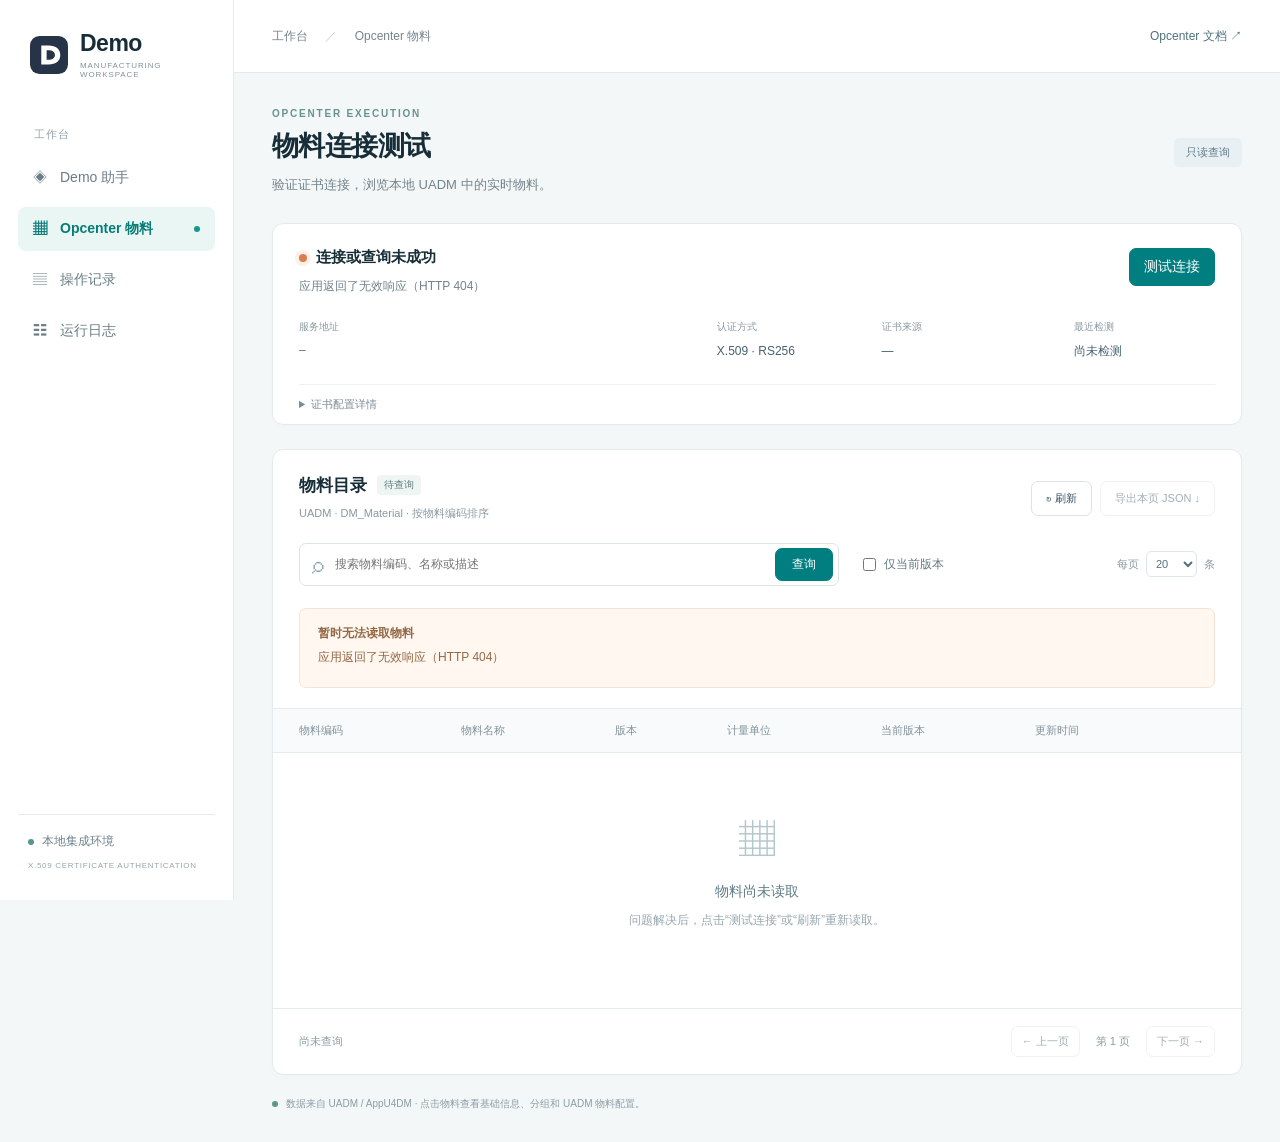
==== static/opcenter.html @ a13c3da8 "feat(opcenter): add Opcenter material connection interface with X.509 authentication - Implemented f" ====
<!DOCTYPE html>
<html lang="zh-CN">
<head><meta charset="UTF-8"><meta name="viewport" content="width=device-width,initial-scale=1"><meta name="theme-color" content="#f4f7f8"><title>Opcenter · 物料连接测试</title><link rel="icon" href="/static/svg/workspace.svg"><link rel="stylesheet" href="/static/opcenter.css"><script defer src="/static/opcenter.js"></script></head>
<body>
<aside class="sidebar"><a class="brand" href="/"><img src="/static/svg/workspace.svg" alt=""><span>Demo<small>MANUFACTURING WORKSPACE</small></span></a><div class="nav-label">工作台</div><nav aria-label="工作台导航"><a href="/">◈ <span>Demo 助手</span></a><a class="active" href="/opcenter" aria-current="page">▦ <span>Opcenter 物料</span><i></i></a><a href="/records">▤ <span>操作记录</span></a><a href="/logs">☷ <span>运行日志</span></a></nav><div class="sidebar-bottom"><span class="local-dot"></span> 本地集成环境<small>X.509 CERTIFICATE AUTHENTICATION</small></div></aside>
<main><header class="topbar"><span>工作台 <b>／</b> Opcenter 物料</span><a href="http://opcenter2607/sit-ui/system/doc/index.html" target="_blank" rel="noopener noreferrer">Opcenter 文档 ↗</a></header>
<div class="page"><div class="page-heading"><div><div class="eyebrow">OPCENTER EXECUTION</div><h1>物料连接测试</h1><p>验证证书连接，浏览本地 UADM 中的实时物料。</p></div><span class="read-only">只读查询</span></div>
<section class="connection-card" aria-labelledby="connectionTitle"><div class="connection-top"><div><h2 id="connectionTitle"><span id="statusDot" class="dot checking"></span><span id="statusTitle">正在读取连接配置</span></h2><p id="statusMessage" role="status" aria-live="polite">即将验证 X.509 签名、服务元数据与物料读取。</p></div><button id="testConnection" class="primary" type="button">测试连接</button></div><dl class="connection-meta"><div class="endpoint"><dt>服务地址</dt><dd id="baseUrl">—</dd></div><div><dt>认证方式</dt><dd>X.509 · RS256</dd></div><div><dt>证书来源</dt><dd id="certSource">—</dd></div><div><dt>最近检测</dt><dd id="checkedAt">尚未检测</dd></div></dl><details class="certificate"><summary>证书配置详情</summary><dl><div><dt>证书指纹</dt><dd id="thumbprint">—</dd></div><div><dt>JWT 有效期</dt><dd id="tokenLifetime">—</dd></div></dl><p>证书和私钥由后端使用。可在项目 .env 中切换 Windows 证书库或 PFX，修改后重启程序。</p></details></section>
<section class="materials-card" aria-labelledby="materialsTitle"><div class="section-heading"><div><h2 id="materialsTitle">物料目录 <span id="totalCount" class="count">待查询</span></h2><p>UADM · DM_Material · 按物料编码排序</p></div><div class="table-actions"><button id="refresh" type="button">↻ 刷新</button><button id="export" type="button" disabled>导出本页 JSON ↓</button></div></div>
<form id="searchForm" class="filters"><div class="search"><span aria-hidden="true">⌕</span><input id="keyword" type="search" maxlength="120" placeholder="搜索物料编码、名称或描述" aria-label="搜索物料编码、名称或描述"><button class="primary" type="submit">查询</button></div><label class="current"><input id="currentOnly" type="checkbox"> 仅当前版本</label><label class="page-size">每页 <select id="pageSize" aria-label="每页条数"><option>10</option><option selected>20</option><option>50</option><option>100</option></select> 条</label></form>
<div id="errorPanel" class="error-panel" role="alert" hidden><strong id="errorTitle">查询失败</strong><p id="errorMessage"></p><small id="errorCode"></small></div>
<div class="table-wrap"><table><thead><tr><th>物料编码</th><th>物料名称</th><th>版本</th><th>计量单位</th><th>当前版本</th><th>更新时间</th><th><span class="sr-only">操作</span></th></tr></thead><tbody id="rows"></tbody></table></div>
<div id="empty" class="empty" role="status"><span class="empty-icon">▦</span><h3 id="emptyTitle">准备读取物料</h3><p id="emptyMessage">连接成功后，物料将显示在这里。</p></div><footer class="pagination"><span id="range">尚未查询</span><div><button id="previous" type="button" disabled>← 上一页</button><span id="pageNumber">第 1 页</span><button id="next" type="button" disabled>下一页 →</button></div></footer></section>
<p class="page-note"><span class="local-dot"></span> 数据来自 UADM / AppU4DM · 点击物料查看基础信息、分组和 UADM 物料配置。</p></div></main>
<dialog id="detailDialog" aria-labelledby="detailTitle"><div class="drawer-heading"><div><div class="eyebrow">MATERIAL DETAIL</div><h2 id="detailTitle">物料详情</h2></div><button id="closeDetail" class="icon-button" type="button" aria-label="关闭详情">×</button></div><div id="detailContent" class="detail-content"></div><div class="drawer-footer"><button id="copyDetail" type="button" disabled>复制完整 JSON</button><span id="copyStatus" role="status"></span><button id="closeDetailBottom" type="button">关闭</button></div></dialog>
</body></html>
---- static/opcenter.css ----
:root{color-scheme:light;--ink:#172e38;--muted:#73838c;--teal:#007e80;--line:#e4eaed;--bg:#f4f7f8;font-family:Inter,"Segoe UI","Microsoft YaHei",sans-serif;font-size:14px}*{box-sizing:border-box}body{margin:0;color:var(--ink);background:var(--bg)}a{color:inherit;text-decoration:none}button,input,select{font:inherit}button{border:1px solid #dbe3e7;background:white;border-radius:7px;padding:9px 14px;color:#35515e;cursor:pointer;white-space:nowrap;transition:background .15s}button:hover:not(:disabled){background:#f0f7f7}button:disabled{opacity:.45;cursor:default}button.primary{background:var(--teal);color:white;border-color:var(--teal)}button.primary:hover:not(:disabled){background:#006b6d}button:focus-visible,a:focus-visible,summary:focus-visible{outline:3px solid #80cfcc;outline-offset:3px}input:focus,select:focus{outline:2px solid #80cfcc;outline-offset:2px}[hidden]{display:none!important}.sidebar{position:fixed;inset:0 auto 0 0;width:234px;background:#fff;border-right:1px solid var(--line);padding:30px 18px;display:flex;flex-direction:column}.brand{display:flex;align-items:center;gap:12px;padding:0 12px}.brand img{height:38px;width:38px}.brand span{font-size:23px;font-weight:650;letter-spacing:-.5px}.brand small{display:block;font-size:8px;font-weight:500;letter-spacing:.9px;color:#83929a;margin-top:4px}.nav-label{font-size:11px;color:#91a0a8;margin:48px 16px 14px;letter-spacing:1px}nav{display:grid;gap:7px}nav a{display:flex;align-items:center;gap:13px;border-radius:8px;padding:13px 15px;color:#6b7d86}nav a.active{background:#e9f6f4;color:#087c77;font-weight:600}nav i{height:6px;width:6px;border-radius:50%;background:#16978d;margin-left:auto}.sidebar-bottom{margin-top:auto;padding:18px 10px 0;border-top:1px solid var(--line);color:#6e818b;font-size:12px}.sidebar-bottom small{display:block;font-size:8px;letter-spacing:.7px;margin-top:11px;color:#99a5ad}.local-dot{display:inline-block;width:6px;height:6px;border-radius:50%;background:#58958d;margin-right:5px}main{margin-left:234px}.topbar{height:73px;background:#fff;border-bottom:1px solid var(--line);padding:0 38px;display:flex;justify-content:space-between;align-items:center;font-size:12px;color:#75858e}.topbar b{font-weight:400;color:#c3cdd3;margin:0 14px}.topbar a{color:#4f727e}.page{max-width:1530px;padding:35px 38px 30px;margin:auto}.page-heading{display:flex;align-items:center;justify-content:space-between;margin-bottom:27px}.eyebrow{font-size:10px;letter-spacing:1.8px;font-weight:650;color:#66938f;margin-bottom:9px}h1{font-size:27px;letter-spacing:-.6px;margin:0;font-weight:650}p{line-height:1.7}.page-heading p{color:var(--muted);font-size:13px;margin:10px 0 0}.read-only{font-size:11px;background:#e9f0f3;color:#607d8c;padding:7px 12px;border-radius:5px}.connection-card,.materials-card{background:white;border:1px solid var(--line);border-radius:11px;box-shadow:0 3px 10px #193b4e03}.connection-card{padding:24px 26px 0;margin-bottom:24px}.connection-top{display:flex;justify-content:space-between;align-items:flex-start;gap:20px}h2{font-size:15px;font-weight:650;margin:0}.connection-top h2{display:flex;align-items:center;gap:9px}.connection-top p{font-size:12px;color:var(--muted);margin:9px 0 0}.dot{width:8px;height:8px;border-radius:50%;display:inline-block;flex-shrink:0}.dot.checking{background:#d4a44f;box-shadow:0 0 0 4px #faf4e7}.dot.ready{background:#1a9e86;box-shadow:0 0 0 4px #eaf7f1}.dot.error{background:#d77d4e;box-shadow:0 0 0 4px #fcf0e8}.connection-meta{display:grid;grid-template-columns:minmax(220px,2.8fr) 1fr 1.2fr 1fr;gap:24px;margin:24px 0 22px}dl{margin:0}dt{color:#8b99a2;font-size:10px;margin-bottom:7px}dd{margin:0;font-size:12px;color:#45626e;overflow-wrap:anywhere;line-height:1.7}.endpoint dd{font-family:Consolas,monospace;font-size:11px}.certificate{border-top:1px solid #eff2f4;padding:12px 0;color:#7b8c96;font-size:11px}.certificate summary{cursor:pointer;width:fit-content}.certificate dl{display:flex;flex-wrap:wrap;gap:30px;margin-top:15px}.certificate p{font-size:11px;margin-bottom:5px}.section-heading{display:flex;justify-content:space-between;align-items:center;padding:24px 26px 20px;gap:14px}.section-heading h2{font-size:17px;display:flex;align-items:center;gap:10px}.section-heading p{font-size:11px;color:#8b99a2;margin:7px 0 0}.count{font-size:10px;color:#608078;background:#eef5f2;border-radius:4px;padding:3px 7px;font-weight:500}.table-actions{display:flex;gap:8px}.table-actions button{font-size:11px}.filters{padding:0 26px 22px;display:flex;gap:20px;align-items:center}.search{display:flex;align-items:center;border:1px solid #dce4e8;border-radius:7px;flex:1;max-width:540px;padding:4px 5px 4px 12px;background:#fff;gap:9px}.search>span{font-size:23px;color:#89a0ab}.search input{border:0;min-width:0;flex:1;width:100%;font-size:12px;padding:7px 2px;color:var(--ink);background:transparent}.search input:focus{outline:none}.search:focus-within{outline:2px solid #80cfcc;outline-offset:2px}.search button{font-size:12px;padding:7px 16px}.current{display:flex;align-items:center;font-size:12px;color:#617782;gap:5px;white-space:nowrap}input[type=checkbox]{accent-color:var(--teal)}.page-size{margin-left:auto;white-space:nowrap;font-size:11px;color:#8a9aa3}.page-size select{margin:0 4px;border:1px solid #dfe6ea;border-radius:5px;padding:5px;color:#546f7c;background:white}.table-wrap{width:100%;overflow:auto}table{border-collapse:collapse;width:100%;white-space:nowrap;text-align:left}thead{background:#f8fafb;color:#83939c;font-size:11px}th{font-weight:500;padding:14px 18px;border-top:1px solid var(--line);border-bottom:1px solid var(--line)}th:first-child,td:first-child{padding-left:26px}td{font-size:12px;padding:16px 18px;border-bottom:1px solid #eff3f5;max-width:280px;overflow:hidden;text-overflow:ellipsis;color:#617883}tbody tr:hover{background:#fafdfd}td:first-child{color:#177f80;font-family:Consolas,"Microsoft YaHei",monospace}.material-link{border:0;padding:0;color:#137e80;background:transparent;border-radius:2px;text-align:left;max-width:100%;overflow:hidden;text-overflow:ellipsis}.material-link:hover:not(:disabled){background:transparent;text-decoration:underline}.detail-link{font-size:11px;color:#428981;padding:3px 8px;border:0;background:transparent}.badge{font-size:10px;color:#678078;background:#edf7f1;padding:4px 7px;border-radius:4px}.badge.inactive{color:#8d979c;background:#f1f4f5}.empty{text-align:center;padding:62px 20px 70px}.empty-icon{font-size:36px;color:#b2c7cb;display:inline-block;margin-bottom:10px}.empty h3{font-size:14px;margin:9px 0;color:#607c87;font-weight:500}.empty p{font-size:12px;color:#96a6af;margin:8px 0}.pagination{display:flex;justify-content:space-between;align-items:center;border-top:1px solid var(--line);padding:17px 26px;color:#8c9ca5;font-size:11px;gap:15px}.pagination>div{display:flex;align-items:center;gap:16px}.pagination button{font-size:11px;padding:7px 10px}.page-note{font-size:10px;color:#8b9da7;margin:20px 0 0}.error-panel{margin:0 26px 20px;padding:15px 18px;background:#fff7f0;border:1px solid #f4e3d5;border-radius:7px;color:#946844}.error-panel strong{font-size:12px;font-weight:600}.error-panel p{font-size:12px;margin:5px 0}.error-panel small{font-size:10px;color:#b38965}.sr-only{position:absolute;width:1px;height:1px;padding:0;margin:-1px;overflow:hidden;clip:rect(0,0,0,0);white-space:nowrap;border:0}dialog{inset:0 0 0 auto;margin:0;height:100dvh;max-height:100dvh;width:590px;max-width:100vw;border:0;border-left:1px solid var(--line);padding:0;color:var(--ink);box-shadow:-8px 0 50px #132e3c15}dialog[open]{display:flex;flex-direction:column}dialog::backdrop{background:#162e3d40}.drawer-heading{padding:28px;display:flex;justify-content:space-between;align-items:center;border-bottom:1px solid var(--line)}.drawer-heading h2{font-size:22px;overflow-wrap:anywhere}.icon-button{border:0;font-size:26px;color:#91a1aa;padding:3px 8px}.detail-content{padding:26px;overflow:auto;flex:1}.detail-content h3{font-size:13px;margin:23px 0 13px}.detail-content dl{display:grid;grid-template-columns:1fr 1fr;gap:17px}.detail-content dd{font-size:12px;color:#365361;white-space:pre-wrap}.detail-content .wide{grid-column:1/-1}.detail-content pre{white-space:pre-wrap;overflow-wrap:anywhere;padding:16px;background:#f6f9fa;border:1px solid #e8eff1;border-radius:6px;font:11px/1.8 Consolas,monospace;color:#597380}.detail-content summary{cursor:pointer;font-size:12px;color:#6a838f;margin:25px 0 12px}.drawer-footer{display:flex;align-items:center;gap:12px;padding:18px 26px;border-top:1px solid var(--line)}.drawer-footer span{font-size:11px;color:var(--muted);flex:1}.drawer-footer button{font-size:12px}.detail-error{color:#b3764f;font-size:13px;line-height:1.8}.loading{animation:pulse 1.3s ease-in-out infinite}@keyframes pulse{50%{opacity:.4}}@media(min-width:1600px){.page{padding-top:44px}}@media(max-width:1200px){.sidebar{width:200px}main{margin-left:200px}.page{padding:28px 24px}.topbar{padding:0 24px}.connection-meta{grid-template-columns:2fr 1fr;gap:18px}.filters{flex-wrap:wrap;gap:13px}.search{max-width:none;flex-basis:60%}}@media(max-width:760px){.sidebar{position:static;width:100%;padding:15px;border-bottom:1px solid var(--line);border-right:0}.brand{padding:0 5px}.brand img{width:28px;height:28px}.brand span{font-size:20px}.brand small,.nav-label,.sidebar-bottom{display:none}nav{display:flex;margin-top:13px;gap:5px;overflow:auto}nav a{padding:8px 10px;font-size:11px;gap:6px;white-space:nowrap}nav i{display:none}main{margin:0}.topbar{height:50px;padding:0 18px;font-size:10px}.page{padding:24px 14px}.page-heading{margin-bottom:20px}h1{font-size:23px}.page-heading p{font-size:11px}.read-only{font-size:10px}.connection-card{padding:18px 17px 0}.connection-meta{grid-template-columns:1fr 1fr;gap:16px}.connection-meta .endpoint{grid-column:1/-1}.connection-top{gap:10px}.connection-top p{font-size:11px}.connection-top button{font-size:11px;padding:8px 12px}.connection-top h2{font-size:13px}.section-heading{padding:20px 17px 16px;align-items:flex-start;flex-wrap:wrap}.table-actions button{padding:7px 9px}.filters{padding:0 17px 17px;gap:12px}.search{flex-basis:100%;max-width:none}.error-panel{margin:0 17px 17px}.pagination{padding:15px 17px;flex-wrap:wrap}.pagination>div{gap:9px}.page-note{line-height:1.8}.detail-content dl{grid-template-columns:1fr}.detail-content .wide{grid-column:auto}.drawer-heading{padding:23px}.empty{padding:45px 18px}}
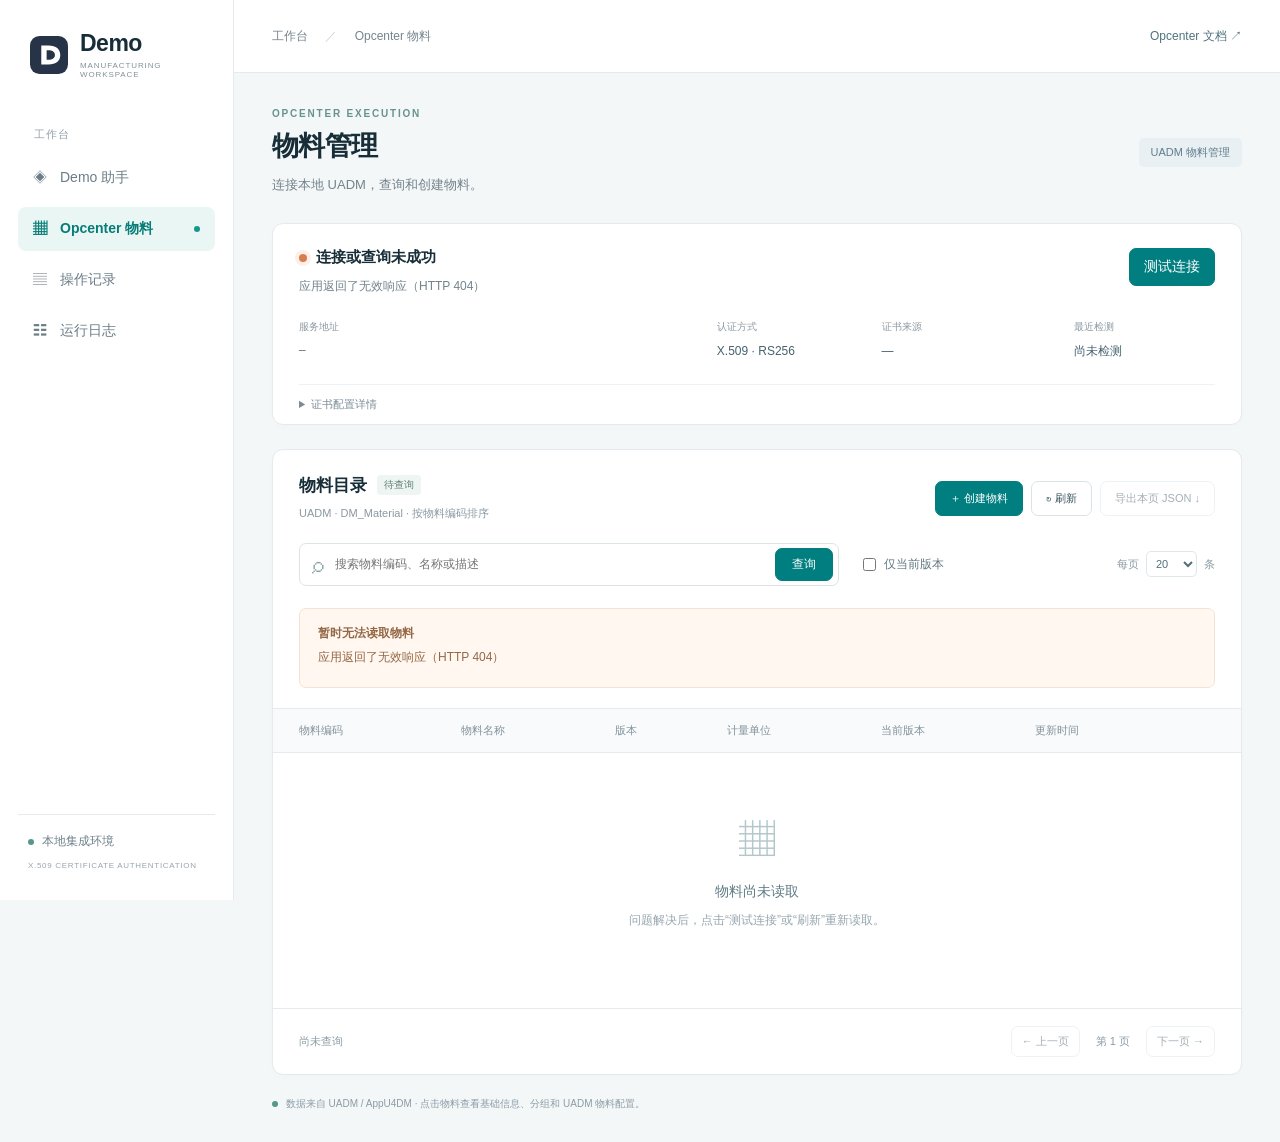
==== commit ce0d83ab: "feat(opcenter): enhance material management features - Updated opcenter.html to reflect new material" ====
--- a/static/opcenter.html
+++ b/static/opcenter.html
@@ -1,16 +1,17 @@
 <!DOCTYPE html>
 <html lang="zh-CN">
-<head><meta charset="UTF-8"><meta name="viewport" content="width=device-width,initial-scale=1"><meta name="theme-color" content="#f4f7f8"><title>Opcenter · 物料连接测试</title><link rel="icon" href="/static/svg/workspace.svg"><link rel="stylesheet" href="/static/opcenter.css"><script defer src="/static/opcenter.js"></script></head>
+<head><meta charset="UTF-8"><meta name="viewport" content="width=device-width,initial-scale=1"><meta name="theme-color" content="#f4f7f8"><title>Opcenter · 物料管理</title><link rel="icon" href="/static/svg/workspace.svg"><link rel="stylesheet" href="/static/opcenter.css"><script defer src="/static/opcenter.js"></script><script defer src="/static/opcenter-create.js"></script></head>
 <body>
 <aside class="sidebar"><a class="brand" href="/"><img src="/static/svg/workspace.svg" alt=""><span>Demo<small>MANUFACTURING WORKSPACE</small></span></a><div class="nav-label">工作台</div><nav aria-label="工作台导航"><a href="/">◈ <span>Demo 助手</span></a><a class="active" href="/opcenter" aria-current="page">▦ <span>Opcenter 物料</span><i></i></a><a href="/records">▤ <span>操作记录</span></a><a href="/logs">☷ <span>运行日志</span></a></nav><div class="sidebar-bottom"><span class="local-dot"></span> 本地集成环境<small>X.509 CERTIFICATE AUTHENTICATION</small></div></aside>
 <main><header class="topbar"><span>工作台 <b>／</b> Opcenter 物料</span><a href="http://opcenter2607/sit-ui/system/doc/index.html" target="_blank" rel="noopener noreferrer">Opcenter 文档 ↗</a></header>
-<div class="page"><div class="page-heading"><div><div class="eyebrow">OPCENTER EXECUTION</div><h1>物料连接测试</h1><p>验证证书连接，浏览本地 UADM 中的实时物料。</p></div><span class="read-only">只读查询</span></div>
+<div class="page"><div class="page-heading"><div><div class="eyebrow">OPCENTER EXECUTION</div><h1>物料管理</h1><p>连接本地 UADM，查询和创建物料。</p></div><span class="read-only">UADM 物料管理</span></div>
 <section class="connection-card" aria-labelledby="connectionTitle"><div class="connection-top"><div><h2 id="connectionTitle"><span id="statusDot" class="dot checking"></span><span id="statusTitle">正在读取连接配置</span></h2><p id="statusMessage" role="status" aria-live="polite">即将验证 X.509 签名、服务元数据与物料读取。</p></div><button id="testConnection" class="primary" type="button">测试连接</button></div><dl class="connection-meta"><div class="endpoint"><dt>服务地址</dt><dd id="baseUrl">—</dd></div><div><dt>认证方式</dt><dd>X.509 · RS256</dd></div><div><dt>证书来源</dt><dd id="certSource">—</dd></div><div><dt>最近检测</dt><dd id="checkedAt">尚未检测</dd></div></dl><details class="certificate"><summary>证书配置详情</summary><dl><div><dt>证书指纹</dt><dd id="thumbprint">—</dd></div><div><dt>JWT 有效期</dt><dd id="tokenLifetime">—</dd></div></dl><p>证书和私钥由后端使用。可在项目 .env 中切换 Windows 证书库或 PFX，修改后重启程序。</p></details></section>
-<section class="materials-card" aria-labelledby="materialsTitle"><div class="section-heading"><div><h2 id="materialsTitle">物料目录 <span id="totalCount" class="count">待查询</span></h2><p>UADM · DM_Material · 按物料编码排序</p></div><div class="table-actions"><button id="refresh" type="button">↻ 刷新</button><button id="export" type="button" disabled>导出本页 JSON ↓</button></div></div>
+<section class="materials-card" aria-labelledby="materialsTitle"><div class="section-heading"><div><h2 id="materialsTitle">物料目录 <span id="totalCount" class="count">待查询</span></h2><p>UADM · DM_Material · 按物料编码排序</p></div><div class="table-actions"><button id="openCreate" class="primary" type="button">＋ 创建物料</button><button id="refresh" type="button">↻ 刷新</button><button id="export" type="button" disabled>导出本页 JSON ↓</button></div></div>
 <form id="searchForm" class="filters"><div class="search"><span aria-hidden="true">⌕</span><input id="keyword" type="search" maxlength="120" placeholder="搜索物料编码、名称或描述" aria-label="搜索物料编码、名称或描述"><button class="primary" type="submit">查询</button></div><label class="current"><input id="currentOnly" type="checkbox"> 仅当前版本</label><label class="page-size">每页 <select id="pageSize" aria-label="每页条数"><option>10</option><option selected>20</option><option>50</option><option>100</option></select> 条</label></form>
 <div id="errorPanel" class="error-panel" role="alert" hidden><strong id="errorTitle">查询失败</strong><p id="errorMessage"></p><small id="errorCode"></small></div>
 <div class="table-wrap"><table><thead><tr><th>物料编码</th><th>物料名称</th><th>版本</th><th>计量单位</th><th>当前版本</th><th>更新时间</th><th><span class="sr-only">操作</span></th></tr></thead><tbody id="rows"></tbody></table></div>
 <div id="empty" class="empty" role="status"><span class="empty-icon">▦</span><h3 id="emptyTitle">准备读取物料</h3><p id="emptyMessage">连接成功后，物料将显示在这里。</p></div><footer class="pagination"><span id="range">尚未查询</span><div><button id="previous" type="button" disabled>← 上一页</button><span id="pageNumber">第 1 页</span><button id="next" type="button" disabled>下一页 →</button></div></footer></section>
 <p class="page-note"><span class="local-dot"></span> 数据来自 UADM / AppU4DM · 点击物料查看基础信息、分组和 UADM 物料配置。</p></div></main>
 <dialog id="detailDialog" aria-labelledby="detailTitle"><div class="drawer-heading"><div><div class="eyebrow">MATERIAL DETAIL</div><h2 id="detailTitle">物料详情</h2></div><button id="closeDetail" class="icon-button" type="button" aria-label="关闭详情">×</button></div><div id="detailContent" class="detail-content"></div><div class="drawer-footer"><button id="copyDetail" type="button" disabled>复制完整 JSON</button><span id="copyStatus" role="status"></span><button id="closeDetailBottom" type="button">关闭</button></div></dialog>
+<dialog id="createDialog" aria-labelledby="createTitle"><form id="createForm" class="create-form"><div class="drawer-heading"><div><div class="eyebrow">NEW MATERIAL</div><h2 id="createTitle">创建物料</h2></div><button id="closeCreate" class="icon-button" type="button" aria-label="关闭创建表单">×</button></div><div class="create-content"><p class="create-intro">填写物料基础信息和管理方式，提交到本地 UADM。</p><div id="createFeedback" class="create-feedback" role="status" aria-live="polite" hidden></div><div class="form-grid"><label>物料编码 <span>*</span><input name="NId" id="createNId" required maxlength="128" autocomplete="off" placeholder="例如：MAT-001"></label><label>版本 <span>*</span><input name="Revision" id="createRevision" required maxlength="64" value="A" autocomplete="off"></label><label class="wide">物料名称 <span>*</span><input name="Name" id="createName" required maxlength="256" autocomplete="off" placeholder="输入物料名称"></label><label>计量单位 <span>*</span><select name="UOM" id="createUOM" required><option value="">正在读取计量单位…</option></select></label><label>物料类别<select name="MaterialClassNId" id="createClass"><option value="">使用系统默认类别</option></select></label><label class="wide">描述<textarea name="Description" id="createDescription" rows="3" maxlength="2000" placeholder="填写物料的用途或规格（可选）"></textarea></label></div><div class="create-switches"><label><input type="checkbox" name="SerialNumberProfile" id="createSerial"><span><strong>序列号管理</strong><small>启用后，物料跟踪单元按序列号管理。</small></span></label><label><input type="checkbox" name="FirstArticleInspection" id="createInspection"><span><strong>首件检验</strong><small>要求对首个生产或消耗的物料跟踪单元检验。</small></span></label></div><details class="create-advanced"><summary>更多配置（可选）</summary><div class="form-grid"><label>密度<input type="number" name="Density" id="createDensity" min="0" step="any"></label><label>粉末最小数量<input type="number" name="MinQuantity" id="createMinQuantity" min="0" step="any"></label><label>粉末最大回收次数<input type="number" name="MaxRecycleCount" id="createMaxRecycleCount" min="0" max="2147483647" step="1"></label><label class="wide">版本生效表达式<input name="RevisionExpression" id="createExpression" maxlength="1000"></label></div></details></div><div class="drawer-footer create-footer"><button id="cancelCreate" type="button">取消</button><button id="checkCreation" type="button" hidden>检查创建结果</button><button id="viewCreated" type="button" hidden>查看物料详情</button><button id="submitCreate" class="primary" type="submit">创建物料</button></div></form></dialog>
 </body></html>
--- a/static/opcenter.css
+++ b/static/opcenter.css
@@ -1 +1,3 @@
 :root{color-scheme:light;--ink:#172e38;--muted:#73838c;--teal:#007e80;--line:#e4eaed;--bg:#f4f7f8;font-family:Inter,"Segoe UI","Microsoft YaHei",sans-serif;font-size:14px}*{box-sizing:border-box}body{margin:0;color:var(--ink);background:var(--bg)}a{color:inherit;text-decoration:none}button,input,select{font:inherit}button{border:1px solid #dbe3e7;background:white;border-radius:7px;padding:9px 14px;color:#35515e;cursor:pointer;white-space:nowrap;transition:background .15s}button:hover:not(:disabled){background:#f0f7f7}button:disabled{opacity:.45;cursor:default}button.primary{background:var(--teal);color:white;border-color:var(--teal)}button.primary:hover:not(:disabled){background:#006b6d}button:focus-visible,a:focus-visible,summary:focus-visible{outline:3px solid #80cfcc;outline-offset:3px}input:focus,select:focus{outline:2px solid #80cfcc;outline-offset:2px}[hidden]{display:none!important}.sidebar{position:fixed;inset:0 auto 0 0;width:234px;background:#fff;border-right:1px solid var(--line);padding:30px 18px;display:flex;flex-direction:column}.brand{display:flex;align-items:center;gap:12px;padding:0 12px}.brand img{height:38px;width:38px}.brand span{font-size:23px;font-weight:650;letter-spacing:-.5px}.brand small{display:block;font-size:8px;font-weight:500;letter-spacing:.9px;color:#83929a;margin-top:4px}.nav-label{font-size:11px;color:#91a0a8;margin:48px 16px 14px;letter-spacing:1px}nav{display:grid;gap:7px}nav a{display:flex;align-items:center;gap:13px;border-radius:8px;padding:13px 15px;color:#6b7d86}nav a.active{background:#e9f6f4;color:#087c77;font-weight:600}nav i{height:6px;width:6px;border-radius:50%;background:#16978d;margin-left:auto}.sidebar-bottom{margin-top:auto;padding:18px 10px 0;border-top:1px solid var(--line);color:#6e818b;font-size:12px}.sidebar-bottom small{display:block;font-size:8px;letter-spacing:.7px;margin-top:11px;color:#99a5ad}.local-dot{display:inline-block;width:6px;height:6px;border-radius:50%;background:#58958d;margin-right:5px}main{margin-left:234px}.topbar{height:73px;background:#fff;border-bottom:1px solid var(--line);padding:0 38px;display:flex;justify-content:space-between;align-items:center;font-size:12px;color:#75858e}.topbar b{font-weight:400;color:#c3cdd3;margin:0 14px}.topbar a{color:#4f727e}.page{max-width:1530px;padding:35px 38px 30px;margin:auto}.page-heading{display:flex;align-items:center;justify-content:space-between;margin-bottom:27px}.eyebrow{font-size:10px;letter-spacing:1.8px;font-weight:650;color:#66938f;margin-bottom:9px}h1{font-size:27px;letter-spacing:-.6px;margin:0;font-weight:650}p{line-height:1.7}.page-heading p{color:var(--muted);font-size:13px;margin:10px 0 0}.read-only{font-size:11px;background:#e9f0f3;color:#607d8c;padding:7px 12px;border-radius:5px}.connection-card,.materials-card{background:white;border:1px solid var(--line);border-radius:11px;box-shadow:0 3px 10px #193b4e03}.connection-card{padding:24px 26px 0;margin-bottom:24px}.connection-top{display:flex;justify-content:space-between;align-items:flex-start;gap:20px}h2{font-size:15px;font-weight:650;margin:0}.connection-top h2{display:flex;align-items:center;gap:9px}.connection-top p{font-size:12px;color:var(--muted);margin:9px 0 0}.dot{width:8px;height:8px;border-radius:50%;display:inline-block;flex-shrink:0}.dot.checking{background:#d4a44f;box-shadow:0 0 0 4px #faf4e7}.dot.ready{background:#1a9e86;box-shadow:0 0 0 4px #eaf7f1}.dot.error{background:#d77d4e;box-shadow:0 0 0 4px #fcf0e8}.connection-meta{display:grid;grid-template-columns:minmax(220px,2.8fr) 1fr 1.2fr 1fr;gap:24px;margin:24px 0 22px}dl{margin:0}dt{color:#8b99a2;font-size:10px;margin-bottom:7px}dd{margin:0;font-size:12px;color:#45626e;overflow-wrap:anywhere;line-height:1.7}.endpoint dd{font-family:Consolas,monospace;font-size:11px}.certificate{border-top:1px solid #eff2f4;padding:12px 0;color:#7b8c96;font-size:11px}.certificate summary{cursor:pointer;width:fit-content}.certificate dl{display:flex;flex-wrap:wrap;gap:30px;margin-top:15px}.certificate p{font-size:11px;margin-bottom:5px}.section-heading{display:flex;justify-content:space-between;align-items:center;padding:24px 26px 20px;gap:14px}.section-heading h2{font-size:17px;display:flex;align-items:center;gap:10px}.section-heading p{font-size:11px;color:#8b99a2;margin:7px 0 0}.count{font-size:10px;color:#608078;background:#eef5f2;border-radius:4px;padding:3px 7px;font-weight:500}.table-actions{display:flex;gap:8px}.table-actions button{font-size:11px}.filters{padding:0 26px 22px;display:flex;gap:20px;align-items:center}.search{display:flex;align-items:center;border:1px solid #dce4e8;border-radius:7px;flex:1;max-width:540px;padding:4px 5px 4px 12px;background:#fff;gap:9px}.search>span{font-size:23px;color:#89a0ab}.search input{border:0;min-width:0;flex:1;width:100%;font-size:12px;padding:7px 2px;color:var(--ink);background:transparent}.search input:focus{outline:none}.search:focus-within{outline:2px solid #80cfcc;outline-offset:2px}.search button{font-size:12px;padding:7px 16px}.current{display:flex;align-items:center;font-size:12px;color:#617782;gap:5px;white-space:nowrap}input[type=checkbox]{accent-color:var(--teal)}.page-size{margin-left:auto;white-space:nowrap;font-size:11px;color:#8a9aa3}.page-size select{margin:0 4px;border:1px solid #dfe6ea;border-radius:5px;padding:5px;color:#546f7c;background:white}.table-wrap{width:100%;overflow:auto}table{border-collapse:collapse;width:100%;white-space:nowrap;text-align:left}thead{background:#f8fafb;color:#83939c;font-size:11px}th{font-weight:500;padding:14px 18px;border-top:1px solid var(--line);border-bottom:1px solid var(--line)}th:first-child,td:first-child{padding-left:26px}td{font-size:12px;padding:16px 18px;border-bottom:1px solid #eff3f5;max-width:280px;overflow:hidden;text-overflow:ellipsis;color:#617883}tbody tr:hover{background:#fafdfd}td:first-child{color:#177f80;font-family:Consolas,"Microsoft YaHei",monospace}.material-link{border:0;padding:0;color:#137e80;background:transparent;border-radius:2px;text-align:left;max-width:100%;overflow:hidden;text-overflow:ellipsis}.material-link:hover:not(:disabled){background:transparent;text-decoration:underline}.detail-link{font-size:11px;color:#428981;padding:3px 8px;border:0;background:transparent}.badge{font-size:10px;color:#678078;background:#edf7f1;padding:4px 7px;border-radius:4px}.badge.inactive{color:#8d979c;background:#f1f4f5}.empty{text-align:center;padding:62px 20px 70px}.empty-icon{font-size:36px;color:#b2c7cb;display:inline-block;margin-bottom:10px}.empty h3{font-size:14px;margin:9px 0;color:#607c87;font-weight:500}.empty p{font-size:12px;color:#96a6af;margin:8px 0}.pagination{display:flex;justify-content:space-between;align-items:center;border-top:1px solid var(--line);padding:17px 26px;color:#8c9ca5;font-size:11px;gap:15px}.pagination>div{display:flex;align-items:center;gap:16px}.pagination button{font-size:11px;padding:7px 10px}.page-note{font-size:10px;color:#8b9da7;margin:20px 0 0}.error-panel{margin:0 26px 20px;padding:15px 18px;background:#fff7f0;border:1px solid #f4e3d5;border-radius:7px;color:#946844}.error-panel strong{font-size:12px;font-weight:600}.error-panel p{font-size:12px;margin:5px 0}.error-panel small{font-size:10px;color:#b38965}.sr-only{position:absolute;width:1px;height:1px;padding:0;margin:-1px;overflow:hidden;clip:rect(0,0,0,0);white-space:nowrap;border:0}dialog{inset:0 0 0 auto;margin:0;height:100dvh;max-height:100dvh;width:590px;max-width:100vw;border:0;border-left:1px solid var(--line);padding:0;color:var(--ink);box-shadow:-8px 0 50px #132e3c15}dialog[open]{display:flex;flex-direction:column}dialog::backdrop{background:#162e3d40}.drawer-heading{padding:28px;display:flex;justify-content:space-between;align-items:center;border-bottom:1px solid var(--line)}.drawer-heading h2{font-size:22px;overflow-wrap:anywhere}.icon-button{border:0;font-size:26px;color:#91a1aa;padding:3px 8px}.detail-content{padding:26px;overflow:auto;flex:1}.detail-content h3{font-size:13px;margin:23px 0 13px}.detail-content dl{display:grid;grid-template-columns:1fr 1fr;gap:17px}.detail-content dd{font-size:12px;color:#365361;white-space:pre-wrap}.detail-content .wide{grid-column:1/-1}.detail-content pre{white-space:pre-wrap;overflow-wrap:anywhere;padding:16px;background:#f6f9fa;border:1px solid #e8eff1;border-radius:6px;font:11px/1.8 Consolas,monospace;color:#597380}.detail-content summary{cursor:pointer;font-size:12px;color:#6a838f;margin:25px 0 12px}.drawer-footer{display:flex;align-items:center;gap:12px;padding:18px 26px;border-top:1px solid var(--line)}.drawer-footer span{font-size:11px;color:var(--muted);flex:1}.drawer-footer button{font-size:12px}.detail-error{color:#b3764f;font-size:13px;line-height:1.8}.loading{animation:pulse 1.3s ease-in-out infinite}@keyframes pulse{50%{opacity:.4}}@media(min-width:1600px){.page{padding-top:44px}}@media(max-width:1200px){.sidebar{width:200px}main{margin-left:200px}.page{padding:28px 24px}.topbar{padding:0 24px}.connection-meta{grid-template-columns:2fr 1fr;gap:18px}.filters{flex-wrap:wrap;gap:13px}.search{max-width:none;flex-basis:60%}}@media(max-width:760px){.sidebar{position:static;width:100%;padding:15px;border-bottom:1px solid var(--line);border-right:0}.brand{padding:0 5px}.brand img{width:28px;height:28px}.brand span{font-size:20px}.brand small,.nav-label,.sidebar-bottom{display:none}nav{display:flex;margin-top:13px;gap:5px;overflow:auto}nav a{padding:8px 10px;font-size:11px;gap:6px;white-space:nowrap}nav i{display:none}main{margin:0}.topbar{height:50px;padding:0 18px;font-size:10px}.page{padding:24px 14px}.page-heading{margin-bottom:20px}h1{font-size:23px}.page-heading p{font-size:11px}.read-only{font-size:10px}.connection-card{padding:18px 17px 0}.connection-meta{grid-template-columns:1fr 1fr;gap:16px}.connection-meta .endpoint{grid-column:1/-1}.connection-top{gap:10px}.connection-top p{font-size:11px}.connection-top button{font-size:11px;padding:8px 12px}.connection-top h2{font-size:13px}.section-heading{padding:20px 17px 16px;align-items:flex-start;flex-wrap:wrap}.table-actions button{padding:7px 9px}.filters{padding:0 17px 17px;gap:12px}.search{flex-basis:100%;max-width:none}.error-panel{margin:0 17px 17px}.pagination{padding:15px 17px;flex-wrap:wrap}.pagination>div{gap:9px}.page-note{line-height:1.8}.detail-content dl{grid-template-columns:1fr}.detail-content .wide{grid-column:auto}.drawer-heading{padding:23px}.empty{padding:45px 18px}}
+
+.create-form{display:flex;flex-direction:column;height:100%;min-height:0}.create-content{padding:22px 28px;overflow:auto;flex:1}.create-intro{font-size:12px;color:var(--muted);margin:0 0 22px}.form-grid{display:grid;grid-template-columns:1fr 1fr;gap:18px 16px}.form-grid .wide{grid-column:1/-1}.form-grid label{display:flex;flex-wrap:wrap;gap:7px 4px;font-size:12px;color:#52707d;align-content:start}.form-grid label>span{color:#bd6c56}.form-grid input,.form-grid select,.form-grid textarea{width:100%;min-width:0;border:1px solid #dce5e8;border-radius:6px;padding:10px 11px;background:white;color:var(--ink);font-size:12px;line-height:1.5;font-family:inherit}.form-grid textarea{resize:vertical;font:inherit;font-size:12px}.form-grid input:disabled,.form-grid textarea:disabled,.form-grid select:disabled{background:#f6f8f9;color:#7f929b}.create-switches{display:grid;gap:17px;margin:24px 0;padding:20px 0;border-block:1px solid var(--line)}.create-switches label{display:flex;align-items:flex-start;gap:9px}.create-switches input{margin-top:3px}.create-switches strong{display:block;font-size:12px;font-weight:500;color:#486875}.create-switches small{display:block;font-size:11px;color:#92a2ab;line-height:1.7;margin-top:4px}.create-advanced summary{cursor:pointer;font-size:12px;color:#68848f;margin:0 0 18px}.create-feedback{padding:13px 15px;border:1px solid #f2decd;background:#fff7ef;color:#976b4b;border-radius:7px;font-size:12px;line-height:1.8;margin-bottom:20px;white-space:pre-wrap;overflow-wrap:anywhere}.create-feedback.success{border-color:#cde9dc;background:#f0faf4;color:#388269}.create-footer{justify-content:flex-end;flex-wrap:wrap}.create-footer button{margin:0}.create-footer button:first-child{margin-right:auto}.create-footer .primary{padding-inline:21px}@media(max-width:760px){.create-content{padding:20px}.form-grid{gap:16px 12px}.create-footer{padding:16px 20px}.create-footer button{font-size:11px;padding:8px 10px}}
